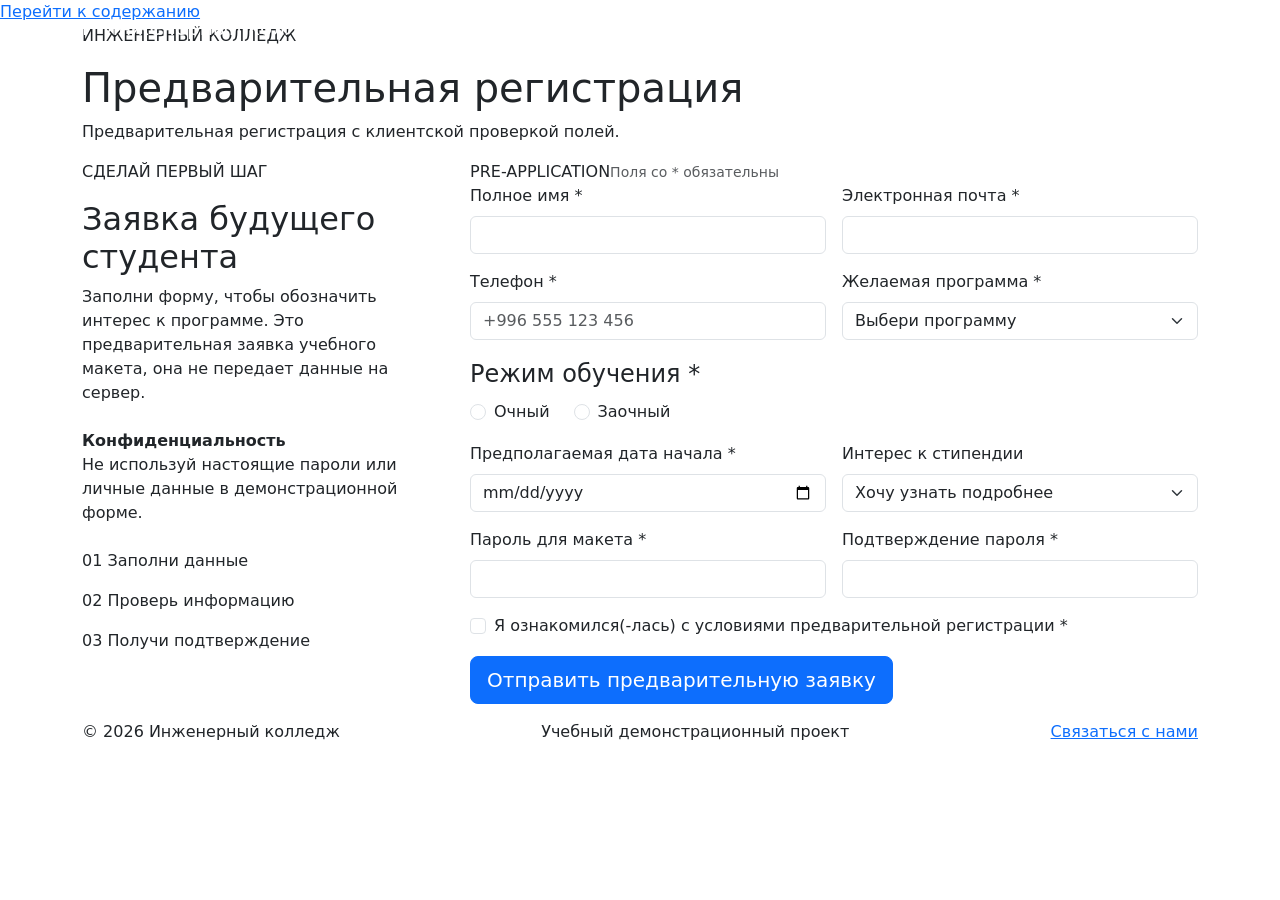
==== registration.html @ 64a6ec76 "Add files via upload" ====
<!doctype html>
<html lang="ru"><head><meta charset="utf-8"><meta name="viewport" content="width=device-width, initial-scale=1"><meta name="description" content="Предварительная регистрация с клиентской проверкой полей."><title>Предварительная регистрация — Инженерный колледж</title>
<link href="https://cdn.jsdelivr.net/npm/bootstrap@5.3.3/dist/css/bootstrap.min.css" rel="stylesheet"><link rel="stylesheet" href="css/styles.css"></head><body>
<a class="skip-link" href="#main">Перейти к содержанию</a><nav class="navbar navbar-expand-lg navbar-dark fixed-top site-nav"><div class="container"><a class="navbar-brand" href="index.html"><span class="brand-mark">И</span> Инженерный колледж</a>
<button class="navbar-toggler" type="button" data-bs-toggle="collapse" data-bs-target="#navMenu" aria-controls="navMenu" aria-expanded="false" aria-label="Открыть меню"><span class="navbar-toggler-icon"></span></button><div class="collapse navbar-collapse" id="navMenu"><ul class="navbar-nav ms-auto"><li class="nav-item"><a class="nav-link "  href="index.html">Главная</a></li><li class="nav-item"><a class="nav-link "  href="programs.html">Программы</a></li><li class="nav-item"><a class="nav-link "  href="admissions.html">Поступление</a></li><li class="nav-item"><a class="nav-link "  href="life.html">Студенческая жизнь</a></li><li class="nav-item"><a class="nav-link "  href="contacts.html">Контакты</a></li><li class="nav-item"><a class="nav-link active" aria-current="page" href="registration.html">Регистрация</a></li></ul></div></div></nav>
<main id="main"><header class="page-hero"><div class="container"><p class="eyebrow">ИНЖЕНЕРНЫЙ КОЛЛЕДЖ</p><h1>Предварительная регистрация</h1><p class="page-lead">Предварительная регистрация с клиентской проверкой полей.</p></div></header>
<section class="section section-white"><div class="container"><div class="row g-5"><div class="col-lg-4"><p class="eyebrow">СДЕЛАЙ ПЕРВЫЙ ШАГ</p><h2>Заявка будущего студента</h2><p>Заполни форму, чтобы обозначить интерес к программе. Это предварительная заявка учебного макета, она не передает данные на сервер.</p><div class="notice-card mt-4"><strong>Конфиденциальность</strong><p class="mb-0">Не используй настоящие пароли или личные данные в демонстрационной форме.</p></div><div class="mini-steps mt-4"><p><span>01</span> Заполни данные</p><p><span>02</span> Проверь информацию</p><p><span>03</span> Получи подтверждение</p></div></div>
<div class="col-lg-8"><form id="registrationForm" class="form-panel" novalidate><div class="form-topline"><span class="tag">PRE-APPLICATION</span><span class="text-muted small">Поля со * обязательны</span></div>
<div class="row g-3"><div class="col-md-6"><label for="fullName" class="form-label">Полное имя <span aria-hidden="true">*</span></label><input id="fullName" name="fullName" class="form-control" autocomplete="name" required minlength="3"><div class="invalid-feedback">Укажи полное имя (не менее 3 символов).</div></div>
<div class="col-md-6"><label for="regEmail" class="form-label">Электронная почта <span aria-hidden="true">*</span></label><input id="regEmail" name="email" type="email" class="form-control" autocomplete="email" required><div class="invalid-feedback">Введи корректный email.</div></div>
<div class="col-md-6"><label for="phone" class="form-label">Телефон <span aria-hidden="true">*</span></label><input id="phone" name="phone" type="tel" class="form-control" autocomplete="tel" placeholder="+996 555 123 456" required pattern="^[+0-9()\-\s]{7,20}$"><div class="invalid-feedback">Введи телефон, используя цифры и допустимые символы.</div></div>
<div class="col-md-6"><label for="program" class="form-label">Желаемая программа <span aria-hidden="true">*</span></label><select id="program" name="program" class="form-select" required><option value="">Выбери программу</option><option>Программная инженерия</option><option>Кибербезопасность</option><option>Компьютерные системы</option><option>Инженерный дизайн</option></select><div class="invalid-feedback">Выбери направление.</div></div>
<div class="col-12"><fieldset><legend class="form-label">Режим обучения <span aria-hidden="true">*</span></legend><div class="d-flex flex-wrap gap-4"><div class="form-check"><input class="form-check-input" type="radio" name="studyMode" id="fullTime" value="Очный" required><label class="form-check-label" for="fullTime">Очный</label></div><div class="form-check"><input class="form-check-input" type="radio" name="studyMode" id="partTime" value="Заочный" required><label class="form-check-label" for="partTime">Заочный</label></div></div><div class="invalid-feedback" id="modeFeedback">Выбери режим обучения.</div></fieldset></div>
<div class="col-md-6"><label for="startDate" class="form-label">Предполагаемая дата начала <span aria-hidden="true">*</span></label><input id="startDate" name="startDate" type="date" class="form-control" required><div class="invalid-feedback">Выбери дату начала обучения.</div></div>
<div class="col-md-6"><label for="scholarship" class="form-label">Интерес к стипендии</label><select id="scholarship" name="scholarship" class="form-select"><option>Хочу узнать подробнее</option><option>Да, интересует</option><option>Пока нет</option></select></div>
<div class="col-md-6"><label for="password" class="form-label">Пароль для макета <span aria-hidden="true">*</span></label><input id="password" name="password" type="password" class="form-control" autocomplete="new-password" required minlength="8"><div class="invalid-feedback">Минимум 8 символов.</div></div>
<div class="col-md-6"><label for="confirmPassword" class="form-label">Подтверждение пароля <span aria-hidden="true">*</span></label><input id="confirmPassword" name="confirmPassword" type="password" class="form-control" autocomplete="new-password" required><div class="invalid-feedback">Пароли должны совпадать.</div></div>
<div class="col-12"><div class="form-check"><input id="terms" name="terms" type="checkbox" class="form-check-input" required><label for="terms" class="form-check-label">Я ознакомился(-лась) с условиями предварительной регистрации <span aria-hidden="true">*</span></label><div class="invalid-feedback">Необходимо принять условия.</div></div></div>
<div class="col-12"><button class="btn btn-primary btn-lg" type="submit">Отправить предварительную заявку</button><div id="registrationStatus" class="form-status mt-3" role="status" aria-live="polite"></div></div></div></form></div></div></div></section>
</main>
<footer class="site-footer"><div class="container d-flex flex-wrap justify-content-between gap-3"><span>© 2026 Инженерный колледж</span><span>Учебный демонстрационный проект</span><a href="contacts.html">Связаться с нами</a></div></footer>
<script src="https://cdn.jsdelivr.net/npm/bootstrap@5.3.3/dist/js/bootstrap.bundle.min.js"></script><script src="js/main.js"></script></body></html>
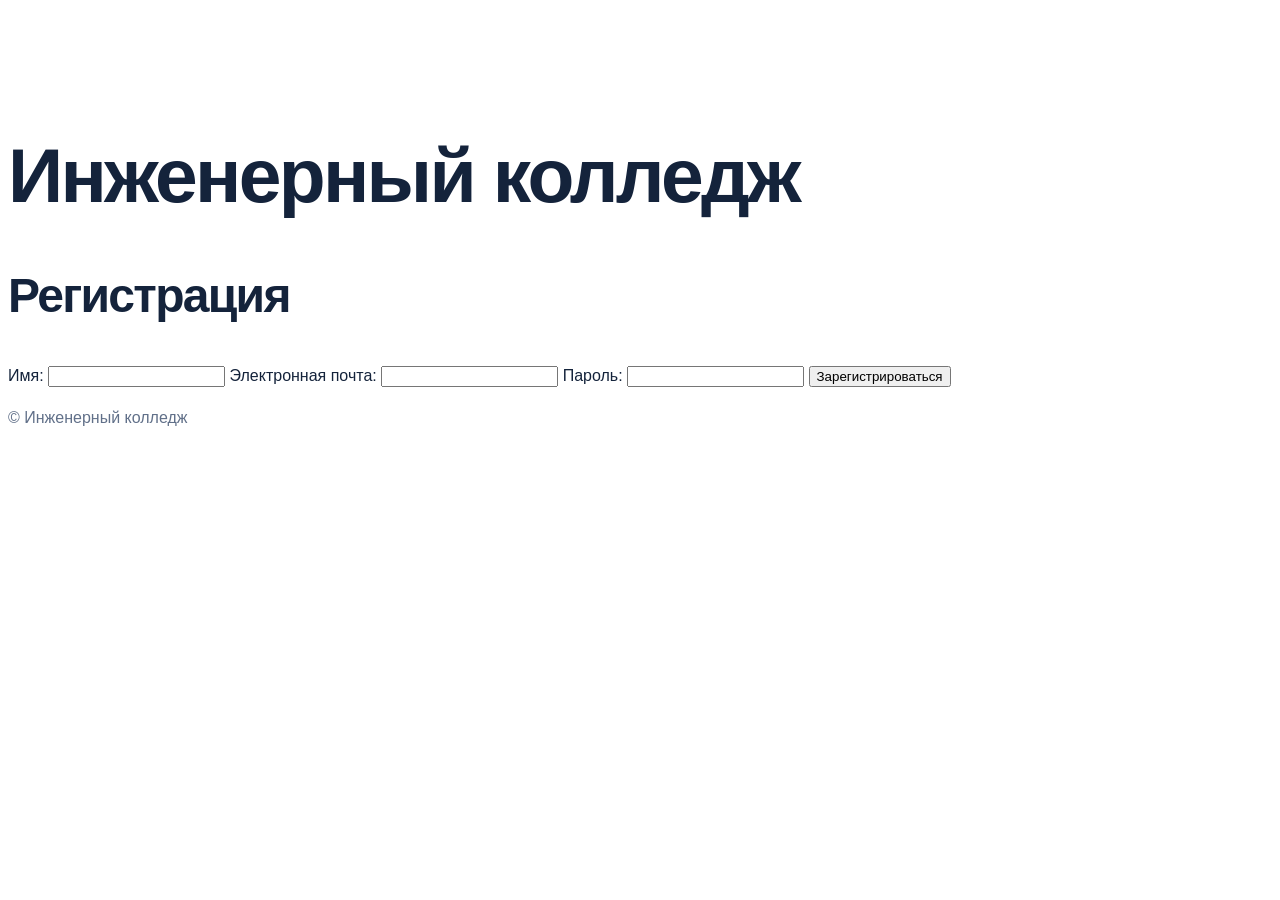
==== commit 367bbe45: "Create registration.html" ====
--- a/registration.html
+++ b/registration.html
@@ -1,22 +1,39 @@
-<!doctype html>
-<html lang="ru"><head><meta charset="utf-8"><meta name="viewport" content="width=device-width, initial-scale=1"><meta name="description" content="Предварительная регистрация с клиентской проверкой полей."><title>Предварительная регистрация — Инженерный колледж</title>
-<link href="https://cdn.jsdelivr.net/npm/bootstrap@5.3.3/dist/css/bootstrap.min.css" rel="stylesheet"><link rel="stylesheet" href="css/styles.css"></head><body>
-<a class="skip-link" href="#main">Перейти к содержанию</a><nav class="navbar navbar-expand-lg navbar-dark fixed-top site-nav"><div class="container"><a class="navbar-brand" href="index.html"><span class="brand-mark">И</span> Инженерный колледж</a>
-<button class="navbar-toggler" type="button" data-bs-toggle="collapse" data-bs-target="#navMenu" aria-controls="navMenu" aria-expanded="false" aria-label="Открыть меню"><span class="navbar-toggler-icon"></span></button><div class="collapse navbar-collapse" id="navMenu"><ul class="navbar-nav ms-auto"><li class="nav-item"><a class="nav-link "  href="index.html">Главная</a></li><li class="nav-item"><a class="nav-link "  href="programs.html">Программы</a></li><li class="nav-item"><a class="nav-link "  href="admissions.html">Поступление</a></li><li class="nav-item"><a class="nav-link "  href="life.html">Студенческая жизнь</a></li><li class="nav-item"><a class="nav-link "  href="contacts.html">Контакты</a></li><li class="nav-item"><a class="nav-link active" aria-current="page" href="registration.html">Регистрация</a></li></ul></div></div></nav>
-<main id="main"><header class="page-hero"><div class="container"><p class="eyebrow">ИНЖЕНЕРНЫЙ КОЛЛЕДЖ</p><h1>Предварительная регистрация</h1><p class="page-lead">Предварительная регистрация с клиентской проверкой полей.</p></div></header>
-<section class="section section-white"><div class="container"><div class="row g-5"><div class="col-lg-4"><p class="eyebrow">СДЕЛАЙ ПЕРВЫЙ ШАГ</p><h2>Заявка будущего студента</h2><p>Заполни форму, чтобы обозначить интерес к программе. Это предварительная заявка учебного макета, она не передает данные на сервер.</p><div class="notice-card mt-4"><strong>Конфиденциальность</strong><p class="mb-0">Не используй настоящие пароли или личные данные в демонстрационной форме.</p></div><div class="mini-steps mt-4"><p><span>01</span> Заполни данные</p><p><span>02</span> Проверь информацию</p><p><span>03</span> Получи подтверждение</p></div></div>
-<div class="col-lg-8"><form id="registrationForm" class="form-panel" novalidate><div class="form-topline"><span class="tag">PRE-APPLICATION</span><span class="text-muted small">Поля со * обязательны</span></div>
-<div class="row g-3"><div class="col-md-6"><label for="fullName" class="form-label">Полное имя <span aria-hidden="true">*</span></label><input id="fullName" name="fullName" class="form-control" autocomplete="name" required minlength="3"><div class="invalid-feedback">Укажи полное имя (не менее 3 символов).</div></div>
-<div class="col-md-6"><label for="regEmail" class="form-label">Электронная почта <span aria-hidden="true">*</span></label><input id="regEmail" name="email" type="email" class="form-control" autocomplete="email" required><div class="invalid-feedback">Введи корректный email.</div></div>
-<div class="col-md-6"><label for="phone" class="form-label">Телефон <span aria-hidden="true">*</span></label><input id="phone" name="phone" type="tel" class="form-control" autocomplete="tel" placeholder="+996 555 123 456" required pattern="^[+0-9()\-\s]{7,20}$"><div class="invalid-feedback">Введи телефон, используя цифры и допустимые символы.</div></div>
-<div class="col-md-6"><label for="program" class="form-label">Желаемая программа <span aria-hidden="true">*</span></label><select id="program" name="program" class="form-select" required><option value="">Выбери программу</option><option>Программная инженерия</option><option>Кибербезопасность</option><option>Компьютерные системы</option><option>Инженерный дизайн</option></select><div class="invalid-feedback">Выбери направление.</div></div>
-<div class="col-12"><fieldset><legend class="form-label">Режим обучения <span aria-hidden="true">*</span></legend><div class="d-flex flex-wrap gap-4"><div class="form-check"><input class="form-check-input" type="radio" name="studyMode" id="fullTime" value="Очный" required><label class="form-check-label" for="fullTime">Очный</label></div><div class="form-check"><input class="form-check-input" type="radio" name="studyMode" id="partTime" value="Заочный" required><label class="form-check-label" for="partTime">Заочный</label></div></div><div class="invalid-feedback" id="modeFeedback">Выбери режим обучения.</div></fieldset></div>
-<div class="col-md-6"><label for="startDate" class="form-label">Предполагаемая дата начала <span aria-hidden="true">*</span></label><input id="startDate" name="startDate" type="date" class="form-control" required><div class="invalid-feedback">Выбери дату начала обучения.</div></div>
-<div class="col-md-6"><label for="scholarship" class="form-label">Интерес к стипендии</label><select id="scholarship" name="scholarship" class="form-select"><option>Хочу узнать подробнее</option><option>Да, интересует</option><option>Пока нет</option></select></div>
-<div class="col-md-6"><label for="password" class="form-label">Пароль для макета <span aria-hidden="true">*</span></label><input id="password" name="password" type="password" class="form-control" autocomplete="new-password" required minlength="8"><div class="invalid-feedback">Минимум 8 символов.</div></div>
-<div class="col-md-6"><label for="confirmPassword" class="form-label">Подтверждение пароля <span aria-hidden="true">*</span></label><input id="confirmPassword" name="confirmPassword" type="password" class="form-control" autocomplete="new-password" required><div class="invalid-feedback">Пароли должны совпадать.</div></div>
-<div class="col-12"><div class="form-check"><input id="terms" name="terms" type="checkbox" class="form-check-input" required><label for="terms" class="form-check-label">Я ознакомился(-лась) с условиями предварительной регистрации <span aria-hidden="true">*</span></label><div class="invalid-feedback">Необходимо принять условия.</div></div></div>
-<div class="col-12"><button class="btn btn-primary btn-lg" type="submit">Отправить предварительную заявку</button><div id="registrationStatus" class="form-status mt-3" role="status" aria-live="polite"></div></div></div></form></div></div></div></section>
+<!DOCTYPE html>
+<html lang="ru">
+<head>
+    <meta charset="UTF-8">
+    <meta name="viewport" content="width=device-width, initial-scale=1.0">
+    <title>Регистрация — Инженерный колледж</title>
+    <link rel="stylesheet" href="css/styles.css">
+</head>
+<body>
+
+<header>
+    <h1>Инженерный колледж</h1>
+</header>
+
+<main>
+    <section class="registration">
+        <h2>Регистрация</h2>
+
+        <form>
+            <label for="name">Имя:</label>
+            <input type="text" id="name" name="name" required>
+
+            <label for="email">Электронная почта:</label>
+            <input type="email" id="email" name="email" required>
+
+            <label for="password">Пароль:</label>
+            <input type="password" id="password" name="password" required>
+
+            <button type="submit">Зарегистрироваться</button>
+        </form>
+    </section>
 </main>
-<footer class="site-footer"><div class="container d-flex flex-wrap justify-content-between gap-3"><span>© 2026 Инженерный колледж</span><span>Учебный демонстрационный проект</span><a href="contacts.html">Связаться с нами</a></div></footer>
-<script src="https://cdn.jsdelivr.net/npm/bootstrap@5.3.3/dist/js/bootstrap.bundle.min.js"></script><script src="js/main.js"></script></body></html>+
+<footer>
+    <p>© Инженерный колледж</p>
+</footer>
+
+</body>
+</html>
--- a/css/styles.css
+++ b/css/styles.css
@@ -0,0 +1,6 @@
+@import url('https://fonts.googleapis.com/css2?family=DM+Sans:wght@400;500;600;700&family=Manrope:wght@400;500;600;700;800&display=swap');
+:root{--ink:#14233b;--muted:#617089;--navy:#0c1c34;--blue:#2463eb;--cyan:#5ce1e6;--pale:#f3f6fb;--line:#e2e8f0;--white:#fff;--radius:20px}
+*{box-sizing:border-box}html{scroll-behavior:smooth;scroll-padding-top:90px}body{font-family:'DM Sans',sans-serif;color:var(--ink);line-height:1.65;background:#fff;padding-top:76px}h1,h2,h3,h4,.navbar-brand{font-family:'Manrope',sans-serif;font-weight:750;letter-spacing:-.035em}h1{font-size:clamp(2.7rem,6vw,5.2rem);line-height:1.05}h2{font-size:clamp(1.9rem,4vw,3rem);line-height:1.15}h3{font-size:1.25rem;letter-spacing:-.02em}p{color:var(--muted)}a{color:var(--blue)}a:hover{color:#1748b5}.skip-link{position:absolute;left:-9999px;top:8px;z-index:2000;background:#fff;padding:10px}.skip-link:focus{left:10px}.site-nav{background:rgba(12,28,52,.97);box-shadow:0 8px 24px #06152b20;min-height:76px}.navbar-brand{font-size:1.08rem;letter-spacing:-.02em;display:flex;align-items:center;gap:10px}.brand-mark{display:grid;place-items:center;width:34px;height:34px;border-radius:10px;background:var(--cyan);color:var(--navy);font-weight:900}.navbar-nav{gap:5px}.nav-link{color:#c5d0e0!important;font-size:.92rem;padding:.65rem .8rem!important;border-radius:9px}.nav-link:hover,.nav-link:focus,.nav-link.active{color:#fff!important;background:#ffffff13}.nav-cta{background:var(--blue);color:#fff!important}.nav-cta:hover{background:#3975ff!important}.hero{background:radial-gradient(ellipse at 75% 35%,#193d70 0,transparent 40%),var(--navy);color:#fff;padding:90px 0 76px;overflow:hidden}.hero h1{color:#fff}.hero h1 span{color:var(--cyan)}.eyebrow{font-size:.75rem;letter-spacing:.16em;font-weight:700;color:var(--blue);margin-bottom:1rem}.hero .eyebrow{color:var(--cyan)}.hero-lead{font-size:1.15rem;color:#c2cfe0;max-width:590px;margin:1.5rem 0 2rem}.btn{border-radius:11px;font-weight:650;padding:.78rem 1.2rem}.btn-primary{background:var(--blue);border-color:var(--blue)}.btn-primary:hover,.btn-primary:focus{background:#1748b5;border-color:#1748b5}.btn-outline-light:hover{color:var(--navy)}.hero-stats{display:flex;gap:2.2rem;margin-top:3rem}.hero-stats div{display:flex;flex-direction:column}.hero-stats strong{font-family:Manrope;font-size:1.7rem;color:#fff}.hero-stats span{font-size:.83rem;color:#aabbd2}.muted-note{color:#8294ad}.hero-visual{height:420px;position:relative;display:grid;place-items:center}.blueprint{width:min(360px,90%);height:350px;border:1px solid #5ce1e65c;border-radius:24px;background:linear-gradient(135deg,#17365b,#102541);position:relative;box-shadow:0 30px 70px #0003;transform:rotate(-5deg);padding:24px;overflow:hidden}.blueprint:before{content:'';position:absolute;inset:0;background-image:linear-gradient(#7da6d51a 1px,transparent 1px),linear-gradient(90deg,#7da6d51a 1px,transparent 1px);background-size:24px 24px}.bp-label,.bp-coordinate{position:relative;color:#8eb4d8;font-size:.7rem;letter-spacing:.12em}.bp-coordinate{position:absolute;bottom:24px;right:20px}.bp-shape{position:absolute;width:180px;height:180px;border:2px solid var(--cyan);left:calc(50% - 90px);top:calc(50% - 90px);transform:rotate(45deg);border-radius:15px;box-shadow:0 0 35px #5ce1e620}.bp-shape:after{content:'';position:absolute;inset:28px;border:1px dashed #8eb4d8;border-radius:8px}.orbit{position:absolute;border:1px solid #5ce1e62b;border-radius:50%;width:390px;height:390px}.orbit-two{width:460px;height:460px;border-color:#8ab5ff20}.floating-chip{position:absolute;background:#fff;color:var(--navy);font-size:.68rem;font-weight:800;letter-spacing:.08em;padding:12px 16px;border-radius:10px;box-shadow:0 15px 35px #0003}.chip-top{top:38px;right:0}.chip-bottom{bottom:32px;left:0}.section{padding:80px 0}.section-white{background:#fff}.section-tint{background:var(--pale)}.section-heading{max-width:680px;margin-bottom:2.5rem}.section-heading h2{margin-bottom:1rem}.feature-card{height:100%;border:1px solid var(--line);border-radius:var(--radius);padding:28px;background:#fff;transition:transform .2s,box-shadow .2s}.feature-card:hover{transform:translateY(-4px);box-shadow:0 16px 35px #152c4a0c}.feature-icon{font-weight:800;color:var(--blue);font-size:.8rem;background:#edf3ff;border-radius:9px;padding:10px 12px;display:inline-block;margin-bottom:1.4rem}.feature-card h3{margin-bottom:.8rem}.page-hero{padding:65px 0 55px;background:var(--pale);border-bottom:1px solid var(--line)}.page-hero h1{font-size:clamp(2.4rem,5vw,4rem);margin-bottom:1rem}.page-lead{max-width:700px;font-size:1.1rem;margin:0}.program-card{height:100%;border:1px solid var(--line);border-radius:var(--radius);padding:25px;background:white;transition:.2s}.program-card:hover{border-color:#a9c2ff;box-shadow:0 15px 35px #183d7710;transform:translateY(-3px)}.program-number{font-size:.7rem;color:#8290a5;font-weight:800;letter-spacing:.1em}.program-symbol{display:grid;place-items:center;width:58px;height:58px;background:#edf3ff;color:var(--blue);font-size:1.8rem;border-radius:16px;margin:1.4rem 0}.program-card h3{min-height:3rem}.program-card a{font-weight:700;text-decoration:none}.btn-filter{border:1px solid var(--line);background:#fff;color:var(--ink);border-radius:30px;padding:.55rem 1rem}.btn-filter.active,.btn-filter:hover{background:var(--navy);color:white;border-color:var(--navy)}.admission-steps{display:grid;grid-template-columns:repeat(2,minmax(0,1fr));gap:20px}.admission-steps article{display:flex;gap:20px;padding:25px;border:1px solid var(--line);border-radius:16px}.admission-steps article>span{color:var(--blue);font-weight:800;font-size:1.1rem}.admission-steps h3{margin-bottom:.5rem}.admission-steps p{margin:0}.tuition-table{border-color:var(--line)}.tuition-table thead th{background:var(--navy);color:#fff;padding:15px}.tuition-table td{padding:14px}.notice-card{padding:18px 20px;background:#edf3ff;border-left:4px solid var(--blue);border-radius:12px;color:var(--ink)}.notice-card p{margin-top:.5rem}.life-card{height:100%;border:1px solid var(--line);border-radius:var(--radius);overflow:hidden}.life-art{height:180px;display:grid;place-items:center;font-size:5rem;font-weight:700}.art-blue{background:#e8efff;color:#2463eb}.art-orange{background:#fff0df;color:#d97706}.art-green{background:#e5f7ed;color:#16834b}.life-content{padding:24px}.tag{font-size:.7rem;letter-spacing:.1em;font-weight:800;color:var(--blue)}.life-content h3{margin:.7rem 0}.news-list{border-top:1px solid var(--line)}.news-list article{display:grid;grid-template-columns:160px 1fr auto;gap:24px;padding:24px 0;border-bottom:1px solid var(--line);align-items:start}.news-list time{color:var(--blue);font-size:.88rem;font-weight:700}.news-list h3{margin-bottom:.5rem}.news-list p{margin:0}.news-label{font-size:.7rem;font-weight:800;letter-spacing:.1em;color:#8491a4}.contact-detail{display:flex;gap:15px;margin:25px 0}.contact-icon{width:44px;height:44px;display:grid;place-items:center;background:#edf3ff;color:var(--blue);border-radius:12px;font-size:1.2rem}.contact-detail p{margin:.25rem 0}.form-panel{background:#fff;border:1px solid var(--line);border-radius:22px;padding:clamp(22px,4vw,38px);box-shadow:0 20px 55px #183d7708}.form-label,legend{font-weight:700;color:var(--ink);font-size:.92rem}.form-control,.form-select{border-color:#d8e0ec;border-radius:10px;min-height:47px;color:var(--ink)}textarea.form-control{min-height:unset}.form-control:focus,.form-select:focus,.form-check-input:focus{border-color:#6b95ff;box-shadow:0 0 0 .22rem #2463eb20}.form-check-input{border-color:#b9c6d8}.form-check-input:checked{background-color:var(--blue);border-color:var(--blue)}.form-topline{display:flex;justify-content:space-between;align-items:center;margin-bottom:1.4rem}.form-status{font-weight:650}.form-status.success{color:#137a43;background:#e8f7ef;padding:12px 14px;border-radius:10px}.form-status.error{color:#b42318}.mini-steps p{display:flex;align-items:center;gap:12px;color:var(--ink);font-weight:650}.mini-steps span{display:grid;place-items:center;width:30px;height:30px;background:#edf3ff;color:var(--blue);border-radius:50%;font-size:.75rem}.site-footer{background:var(--navy);padding:25px 0;color:#9eafc7;font-size:.85rem}.site-footer a{color:#c9d8ec;text-decoration:none}.site-footer a:hover{text-decoration:underline}
+@media(max-width:991.98px){.navbar-nav{padding:12px 0}.nav-link{padding:.6rem .8rem!important}.hero{padding:65px 0}.hero-visual{height:360px}.hero-stats{gap:1.5rem}.hero-stats strong{font-size:1.4rem}}
+@media(max-width:767.98px){body{padding-top:70px}.site-nav{min-height:70px}.hero{padding:55px 0}.hero-visual{height:330px;margin-top:10px}.blueprint{height:300px}.orbit{width:300px;height:300px}.orbit-two{width:350px;height:350px}.hero-stats{gap:1rem;flex-wrap:wrap}.hero-stats strong{font-size:1.3rem}.hero-stats span{font-size:.72rem}.section{padding:60px 0}.page-hero{padding:48px 0 40px}.admission-steps{grid-template-columns:1fr}.news-list article{grid-template-columns:1fr;gap:8px}.news-label{display:none}.form-panel{padding:22px}.form-topline{align-items:flex-start;gap:10px;flex-wrap:wrap}}
+@media(prefers-reduced-motion:reduce){html{scroll-behavior:auto}*,*:before,*:after{transition:none!important;animation:none!important}}
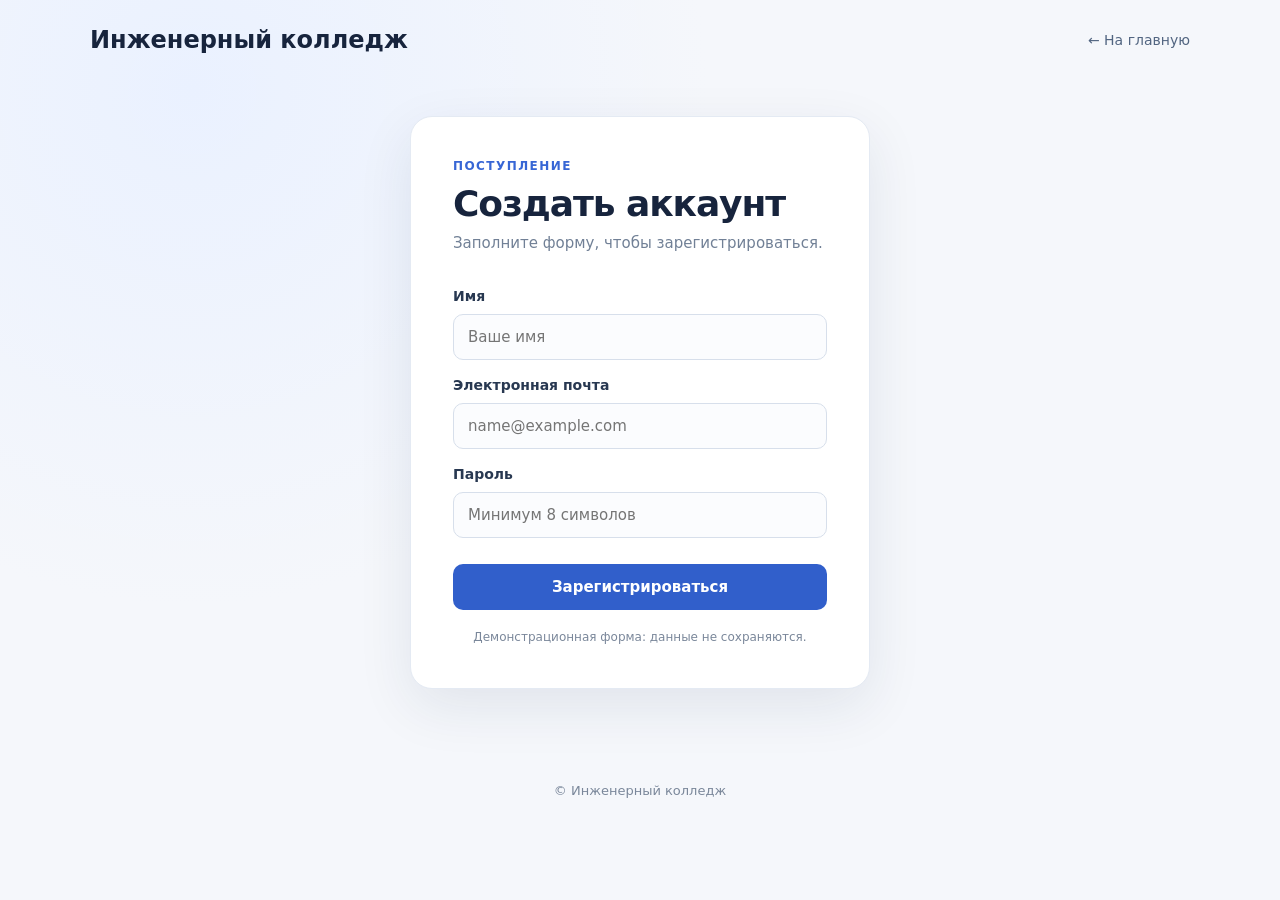
==== commit f8655fc0: "Update registration.html" ====
--- a/registration.html
+++ b/registration.html
@@ -4,36 +4,83 @@
     <meta charset="UTF-8">
     <meta name="viewport" content="width=device-width, initial-scale=1.0">
     <title>Регистрация — Инженерный колледж</title>
-    <link rel="stylesheet" href="css/styles.css">
+    <link rel="stylesheet" href="css/registration.css">
 </head>
 <body>
 
-<header>
-    <h1>Инженерный колледж</h1>
-</header>
+    <header class="site-header">
+        <a class="brand" href="index.html">Инженерный колледж</a>
+        <a class="back-link" href="index.html">← На главную</a>
+    </header>
 
-<main>
-    <section class="registration">
-        <h2>Регистрация</h2>
+    <main class="page">
+        <section class="register-card">
+            <div class="eyebrow">Поступление</div>
 
-        <form>
-            <label for="name">Имя:</label>
-            <input type="text" id="name" name="name" required>
+            <h1>Создать аккаунт</h1>
+            <p class="subtitle">
+                Заполните форму, чтобы зарегистрироваться.
+            </p>
 
-            <label for="email">Электронная почта:</label>
-            <input type="email" id="email" name="email" required>
+            <form id="registration-form">
 
-            <label for="password">Пароль:</label>
-            <input type="password" id="password" name="password" required>
+                <label for="name">Имя</label>
+                <input
+                    id="name"
+                    name="name"
+                    type="text"
+                    placeholder="Ваше имя"
+                    autocomplete="name"
+                    required
+                >
 
-            <button type="submit">Зарегистрироваться</button>
-        </form>
-    </section>
-</main>
+                <label for="email">Электронная почта</label>
+                <input
+                    id="email"
+                    name="email"
+                    type="email"
+                    placeholder="name@example.com"
+                    autocomplete="email"
+                    required
+                >
 
-<footer>
-    <p>© Инженерный колледж</p>
-</footer>
+                <label for="password">Пароль</label>
+                <input
+                    id="password"
+                    name="password"
+                    type="password"
+                    placeholder="Минимум 8 символов"
+                    minlength="8"
+                    autocomplete="new-password"
+                    required
+                >
+
+                <button type="submit">
+                    Зарегистрироваться
+                </button>
+
+                <p class="form-note" id="form-note" role="status">
+                    Демонстрационная форма: данные не сохраняются.
+                </p>
+
+            </form>
+        </section>
+    </main>
+
+    <footer class="site-footer">
+        © Инженерный колледж
+    </footer>
+
+    <script>
+        document.getElementById('registration-form')
+            .addEventListener('submit', function(event) {
+
+                event.preventDefault();
+
+                document.getElementById('form-note').textContent =
+                    'Форма заполнена. Для настоящей регистрации необходимо подключить сервер.';
+            });
+    </script>
 
 </body>
 </html>
--- a/css/registration.css
+++ b/css/registration.css
@@ -0,0 +1,52 @@
+* { box-sizing: border-box; }
+html, body { margin: 0; min-height: 100%; }
+body {
+  font-family: Inter, system-ui, -apple-system, "Segoe UI", sans-serif;
+  color: #17243d;
+  background: radial-gradient(circle at 15% 10%, #eaf1ff 0, transparent 38%), #f5f7fb;
+}
+.site-header {
+  width: min(1100px, 92%);
+  margin: 0 auto;
+  padding: 26px 0;
+  display: flex;
+  justify-content: space-between;
+  align-items: center;
+  gap: 20px;
+}
+.brand { color: #17243d; font-size: clamp(18px, 2.5vw, 24px); font-weight: 800; text-decoration: none; }
+.back-link { color: #526581; text-decoration: none; font-size: 14px; }
+.back-link:hover { color: #315fcb; }
+.page { width: min(1100px, 92%); margin: 36px auto 70px; display: flex; justify-content: center; }
+.register-card {
+  width: min(100%, 460px);
+  padding: clamp(24px, 5vw, 42px);
+  background: #fff;
+  border: 1px solid #e4eaf3;
+  border-radius: 22px;
+  box-shadow: 0 18px 55px rgba(26, 46, 83, .09);
+}
+.eyebrow { color: #3766d5; font-size: 12px; font-weight: 800; letter-spacing: .12em; text-transform: uppercase; }
+h1 { margin: 10px 0 8px; font-size: clamp(28px, 5vw, 36px); line-height: 1.15; letter-spacing: -.03em; }
+.subtitle { margin: 0 0 26px; color: #718096; font-size: 15px; line-height: 1.5; }
+form { display: flex; flex-direction: column; gap: 10px; }
+label { margin-top: 7px; color: #283851; font-size: 14px; font-weight: 650; }
+input {
+  width: 100%; min-width: 0; padding: 13px 14px;
+  border: 1px solid #d7dfeb; border-radius: 10px;
+  background: #fbfcfe; color: #17243d; font: inherit; font-size: 15px;
+}
+input:focus { outline: 3px solid rgba(55, 102, 213, .15); border-color: #3766d5; }
+button {
+  margin-top: 16px; width: 100%; padding: 14px 18px;
+  border: 0; border-radius: 10px; background: #315fcb;
+  color: white; font: inherit; font-size: 15px; font-weight: 750; cursor: pointer;
+}
+button:hover { background: #254eae; }
+.form-note { margin: 8px 0 0; color: #7a879a; font-size: 12px; line-height: 1.5; text-align: center; }
+.site-footer { padding: 24px; color: #7a879a; font-size: 13px; text-align: center; }
+@media (max-width: 520px) {
+  .site-header { align-items: flex-start; flex-direction: column; }
+  .page { margin-top: 18px; }
+  .register-card { border-radius: 16px; }
+}
